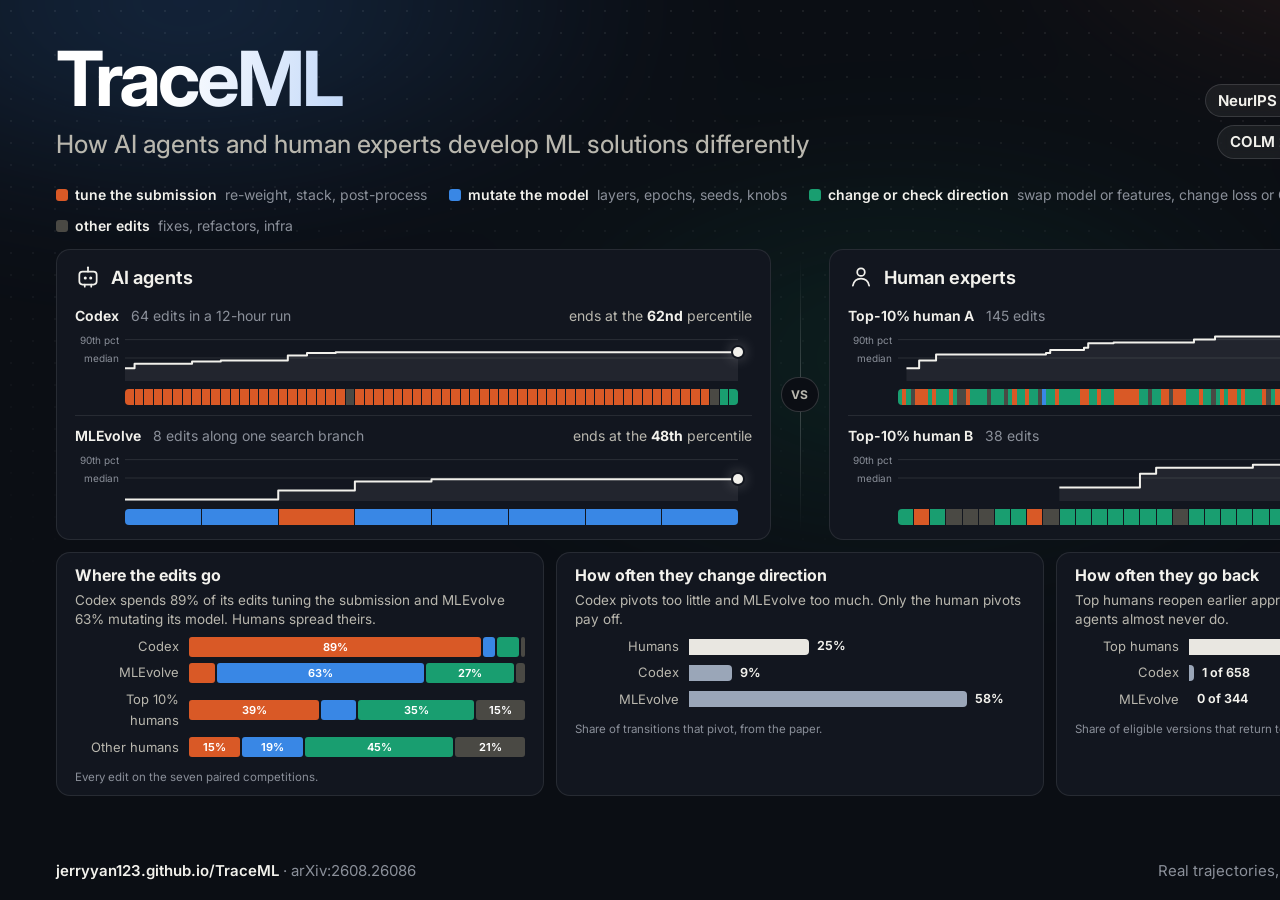
==== docs/card.html @ 29245629 "Add the agents-vs-humans hero figure and a share card The top of the page now shows real trajectorie" ====
<!doctype html>
<html lang="en">
<head>
<meta charset="utf-8">
<meta name="viewport" content="width=1600">
<title>TraceML share card</title>
<meta name="robots" content="noindex">
<link href="https://fonts.googleapis.com/css2?family=Inter:wght@400..700&display=swap" rel="stylesheet">
<link rel="stylesheet" href="style.css">
<style>
  /* 1600x900 image for social posts: render with a 1600x900 window and screenshot. */
  body { margin: 0; background: #0b0e14; overflow: hidden; }
  .card { width: 1600px; height: 900px; box-sizing: border-box; padding: 40px 56px 0; border: 0; }
  .card-top { position: relative; display: flex; align-items: flex-end; justify-content: space-between; gap: 32px; }
  .card h1 { font-size: 76px; margin: 0; }
  .card .tagline { margin: 6px 0 0; font-size: 25px; color: var(--h-ink2); font-weight: 450; }
  .card .badges { flex-direction: column; align-items: flex-end; margin: 0 0 6px; }
  .card .badge { font-size: 15px; }
  .card .versus-body { position: relative; margin-top: 18px; }
  .card .vs-legend { margin: 0 0 12px; font-size: 14px; }
  .card .vs-side { padding: 12px 18px 4px; }
  .card .trace { padding: 8px 0 10px; }
  .card .trace-plot { height: 46px; }
  .card .ribbon { height: 16px; }
  .card .diff-grid { margin-top: 12px; gap: 12px; }
  .card .diff-card { padding: 12px 18px 8px; }
  .card .diff-take { margin-bottom: 6px; }
  .card .stack-row, .card .sbar-row { margin: 5px 0; }
  .card-foot { position: absolute; left: 56px; right: 56px; bottom: 16px; display: flex; justify-content: space-between;
    font-size: 15px; color: var(--h-muted); }
  .card-foot b { color: var(--h-ink); font-weight: 600; }
</style>
</head>
<body>
<div class="hero-band card">
  <div class="hero-glow" aria-hidden="true" style="animation: none"></div>
  <div class="card-top">
    <div>
      <h1>TraceML</h1>
      <p class="tagline">How AI agents and human experts develop ML solutions differently</p>
    </div>
    <div class="badges">
      <span class="badge"><b>NeurIPS 2026</b>Evaluations &amp; Datasets Track</span>
      <span class="badge"><b>COLM 2026</b>Workshop on Agent Behavior</span>
    </div>
  </div>
  <div class="versus-body static" data-traces="data/traces.json"></div>
  <div class="card-foot"><span><b>jerryyan123.github.io/TraceML</b> &middot; arXiv:2608.26086</span><span>Real trajectories, Kaggle Automated Essay Scoring 2.0</span></div>
</div>
<script src="traces.js"></script>
</body>
</html>
---- docs/style.css ----
:root {
  color-scheme: light;
  --bg: #fcfcfb;
  --surface: #ffffff;
  --surface-2: #f4f3ef;
  --ink: #111110;
  --ink-2: #4a4944;
  --muted: #7d7b74;
  --rule: #e3e1da;
  --accent: #2a64c8;
  --accent-ink: #1d4f9f;
  --accent-soft: #e8f0fc;
  --bar: #2a78d6;
  --bar-ref: #9d9b93;
  --code-bg: #f4f3ef;
  --figure-bg: #ffffff;
  --shadow: 0 1px 2px rgba(17, 17, 16, 0.06), 0 0 0 1px rgba(17, 17, 16, 0.06);
  --gutter: clamp(16px, 4vw, 72px);
  --fig-max: 1100px;
  --font: "Inter", system-ui, -apple-system, "Segoe UI", Roboto, Helvetica, Arial, sans-serif;
  --mono: ui-monospace, "SF Mono", Menlo, Consolas, monospace;
}

@media (prefers-color-scheme: dark) {
  :root:not([data-theme="light"]) {
    color-scheme: dark;
    --bg: #141413;
    --surface: #1c1c1a;
    --surface-2: #232321;
    --ink: #f2f1ec;
    --ink-2: #c3c2b7;
    --muted: #8f8d85;
    --rule: #2e2e2b;
    --accent: #6ea4f0;
    --accent-ink: #9cc0f5;
    --accent-soft: #1d2a3d;
    --bar: #3987e5;
    --bar-ref: #6f6d66;
    --code-bg: #1f1f1d;
    --figure-bg: #ffffff;
    --shadow: 0 0 0 1px rgba(255, 255, 255, 0.08);
  }
}

:root[data-theme="dark"] {
  color-scheme: dark;
  --bg: #141413;
  --surface: #1c1c1a;
  --surface-2: #232321;
  --ink: #f2f1ec;
  --ink-2: #c3c2b7;
  --muted: #8f8d85;
  --rule: #2e2e2b;
  --accent: #6ea4f0;
  --accent-ink: #9cc0f5;
  --accent-soft: #1d2a3d;
  --bar: #3987e5;
  --bar-ref: #6f6d66;
  --code-bg: #1f1f1d;
  --figure-bg: #ffffff;
  --shadow: 0 0 0 1px rgba(255, 255, 255, 0.08);
}

* { box-sizing: border-box; }

html { -webkit-text-size-adjust: 100%; scroll-behavior: smooth; }

body {
  margin: 0;
  background: var(--bg);
  color: var(--ink);
  font-family: var(--font);
  font-size: clamp(16px, calc(13.5px + 0.3vw), 20px);
  line-height: 1.65;
  overflow-x: hidden;
}

a { color: var(--accent-ink); text-underline-offset: 2px; }
a:hover { color: var(--accent); }

/* Fluid layout: content spans the window minus a margin that grows with it. */
.wrap, .wrap-wide { margin: 0; padding: 0 var(--gutter); }

/* ---- top bar ---- */
.topbar {
  position: sticky; top: 0; z-index: 10;
  background: color-mix(in srgb, var(--bg) 88%, transparent);
  backdrop-filter: blur(8px);
  border-bottom: 1px solid var(--rule);
}
.topbar .wrap-wide { display: flex; align-items: center; justify-content: space-between; gap: 12px; height: 52px; }
.brand { font-weight: 700; letter-spacing: -0.01em; color: var(--ink); text-decoration: none; }
.topbar nav { display: flex; gap: 18px; font-size: 15px; }
.topbar nav a { color: var(--ink-2); text-decoration: none; }
.topbar nav a:hover { color: var(--ink); }

/* ---- header ---- */
header.hero { padding: 56px 0 8px; }
.kicker { font-size: 14px; font-weight: 600; letter-spacing: 0.04em; text-transform: uppercase; color: var(--muted); margin: 0 0 12px; }
h1 { font-size: clamp(30px, 5vw, 44px); line-height: 1.12; letter-spacing: -0.02em; margin: 0 0 10px; }
.subtitle { font-size: clamp(19px, 2.6vw, 23px); line-height: 1.35; color: var(--ink-2); margin: 0 0 22px; font-weight: 450; }
.authors { margin: 0; font-size: 16px; }
.affil { margin: 2px 0 0; font-size: 15px; color: var(--muted); }
.venue { margin: 10px 0 0; font-size: 15px; color: var(--ink-2); }

.buttons { display: flex; flex-wrap: wrap; gap: 10px; margin: 24px 0 8px; }
.btn {
  display: inline-flex; align-items: center; gap: 8px;
  padding: 8px 14px; border-radius: 8px;
  font-size: 15px; font-weight: 550; text-decoration: none;
  color: var(--ink); background: var(--surface); box-shadow: var(--shadow);
}
.btn:hover { color: var(--ink); background: var(--surface-2); }
.btn svg { width: 16px; height: 16px; flex: none; }
.btn.primary { background: var(--ink); color: var(--bg); box-shadow: none; }
.btn.primary:hover { background: var(--ink-2); color: var(--bg); }

/* ---- text ---- */
section { padding: 8px 0; }
h2 { font-size: clamp(24px, calc(18px + 0.6vw), 32px); letter-spacing: -0.015em; line-height: 1.25; margin: 56px 0 12px; }
h3 { font-size: clamp(18px, calc(15px + 0.3vw), 22px); line-height: 1.35; margin: 36px 0 8px; }
p { margin: 0 0 16px; }
.lede { font-size: 18px; color: var(--ink); }
.muted { color: var(--muted); }
strong { font-weight: 650; }

.tldr {
  margin: 28px 0 8px; padding: 18px 20px;
  background: var(--accent-soft); border-radius: 10px;
}
.tldr h2 { margin: 0 0 8px; font-size: 14px; font-weight: 700; letter-spacing: 0.04em; text-transform: uppercase; color: var(--accent-ink); }
.tldr ul { margin: 0; padding-left: 20px; }
.tldr li { margin: 6px 0; }

/* ---- summary + contents ---- */
.intro-grid { display: grid; grid-template-columns: 1fr; gap: 16px; margin: 28px 0 8px; }
@media (min-width: 1100px) {
  .intro-grid { grid-template-columns: minmax(0, 2fr) minmax(300px, 1fr); align-items: start; }
}
.intro-grid .tldr { margin: 0; }
.toc { background: var(--surface); box-shadow: var(--shadow); border-radius: 10px; padding: 18px 20px; }
.toc h2 { margin: 0 0 8px; font-size: 14px; font-weight: 700; letter-spacing: 0.04em; text-transform: uppercase; color: var(--muted); }
.toc ol { counter-reset: toc; list-style: none; margin: 0; padding: 0; }
.toc li { counter-increment: toc; margin: 5px 0; line-height: 1.4; }
.toc li > a::before { content: counters(toc, ".") "  "; color: var(--muted); font-variant-numeric: tabular-nums; white-space: pre; }
.toc ol ol { margin: 4px 0 6px; padding-left: 1.4em; font-size: 0.92em; }
.toc a { color: var(--ink); text-decoration: none; }
.toc a:hover { color: var(--accent-ink); text-decoration: underline; }
/* land anchor jumps below the sticky top bar */
[id] { scroll-margin-top: 72px; }

/* ---- figures ---- */
figure { margin: 28px 0; }
/* Figures shrink with the window and stop growing at a fixed size (--fig-max), centered. */
figure.wide { margin: 32px 0; padding: 0 var(--gutter); }
figure.wide > .frame, figure.wide > figcaption { width: min(100%, var(--fig-max)); margin-left: auto; margin-right: auto; }
figure.demo { max-width: 900px; margin: 24px auto; }
figure .frame {
  background: var(--figure-bg); border-radius: 10px; padding: 14px;
  box-shadow: var(--shadow);
}
figure img { display: block; width: 100%; height: auto; }
figcaption { margin-top: 10px; font-size: clamp(14px, calc(12px + 0.2vw), 16.5px); line-height: 1.55; color: var(--ink-2); }
figcaption b { color: var(--ink); }

/* ---- stat tiles ---- */
.stats { display: grid; grid-template-columns: repeat(auto-fit, minmax(128px, 1fr)); gap: 10px; margin: 20px 0 8px; }
.stat { background: var(--surface); box-shadow: var(--shadow); border-radius: 10px; padding: 14px 14px 12px; }
.stat .v { font-size: 26px; font-weight: 650; letter-spacing: -0.02em; line-height: 1.1; }
.stat .l { font-size: 13.5px; color: var(--ink-2); line-height: 1.35; margin-top: 4px; }

/* ---- finding blocks ---- */
.finding { border-top: 1px solid var(--rule); padding-top: 4px; }
.finding .num { font-size: 13px; font-weight: 700; color: var(--muted); letter-spacing: 0.05em; margin-top: 30px; display: block; }
.finding h3 { margin-top: 4px; }

/* ---- inline chart ---- */
.chart { background: var(--surface); box-shadow: var(--shadow); border-radius: 10px; padding: 16px 18px 10px; margin: 20px auto; position: relative; max-width: var(--fig-max); }
.chart-title { font-size: 15px; font-weight: 600; margin: 0; }
.chart-sub { font-size: 13.5px; color: var(--muted); margin: 2px 0 10px; }
.bars { --label-w: 84px; position: relative; padding: 4px 0 6px; }
.bars .row { display: grid; grid-template-columns: var(--label-w) 1fr; align-items: center; gap: 10px; padding: 6px 0; outline-offset: 2px; }
.bars .name { font-size: 14px; color: var(--ink-2); text-align: right; }
.bars .track { display: flex; align-items: center; gap: 8px; min-width: 0; }
.bars .fill { display: block; height: 22px; background: var(--bar); border-radius: 0 4px 4px 0; flex: none; }
.bars .fill.ref { background: var(--bar-ref); }
.bars .v { font-size: 14px; font-weight: 650; color: var(--ink); font-variant-numeric: tabular-nums; }
.bars .row:hover .fill, .bars .row:focus .fill { filter: brightness(1.08); }
.bars-ref { position: absolute; top: 0; bottom: 0; width: 1px; background: var(--rule); pointer-events: none; }
.tooltip {
  position: absolute; pointer-events: none; opacity: 0; transition: opacity .12s;
  background: var(--ink); color: var(--bg); font-size: 13px; line-height: 1.4;
  padding: 6px 9px; border-radius: 6px; max-width: 260px; z-index: 5;
}

.tiles { display: grid; grid-template-columns: repeat(auto-fit, minmax(160px, 1fr)); gap: 10px; margin: 18px 0 20px; }
.tile { background: var(--surface); box-shadow: var(--shadow); border-radius: 10px; padding: 14px; }
.tile .v { font-size: 28px; font-weight: 650; letter-spacing: -0.02em; line-height: 1.1; }
.tile .who { font-size: 13px; font-weight: 650; color: var(--muted); text-transform: uppercase; letter-spacing: .04em; margin-bottom: 6px; }
.tile .l { font-size: 14px; color: var(--ink-2); margin-top: 4px; line-height: 1.4; }

/* ---- code ---- */
pre, code { font-family: var(--mono); font-size: 14px; }
code { background: var(--code-bg); padding: 1px 5px; border-radius: 4px; }
pre {
  background: var(--code-bg); border-radius: 10px; padding: 14px 16px; margin: 14px 0 20px;
  overflow-x: auto; line-height: 1.55; position: relative;
}
pre code { background: none; padding: 0; }
.copy {
  position: absolute; top: 8px; right: 8px; font: 600 12px var(--font);
  background: var(--surface); color: var(--ink-2); border: 0; box-shadow: var(--shadow);
  border-radius: 6px; padding: 4px 8px; cursor: pointer;
}
.copy:hover { color: var(--ink); }
.c { color: var(--muted); }

/* ---- table ---- */
.table-wrap { overflow-x: auto; margin: 12px 0 20px; }
table { border-collapse: collapse; width: 100%; font-size: 14.5px; }
th, td { text-align: left; padding: 7px 10px; border-bottom: 1px solid var(--rule); vertical-align: top; }
th { font-weight: 650; color: var(--ink-2); }
td.num, th.num { text-align: right; font-variant-numeric: tabular-nums; }

.note { font-size: 14.5px; color: var(--ink-2); border-left: 3px solid var(--rule); padding: 2px 0 2px 12px; margin: 16px 0; }

footer { margin: 64px 0 0; padding: 24px 0 40px; border-top: 1px solid var(--rule); font-size: 14px; color: var(--muted); }
footer p { margin: 0 0 6px; }

@media (max-width: 600px) {
  body { font-size: 16px; }
  .topbar nav { gap: 12px; font-size: 14px; }
  .topbar nav a.hide-sm { display: none; }
  header.hero { padding-top: 36px; }
  h2 { margin-top: 44px; }
  figure .frame { padding: 8px; }
}

/* ======================================================================
   Hero band (always dark) and the agents-vs-humans figure
   ====================================================================== */
.hero-band {
  --h-bg: #0b0e14; --h-card: #12161f; --h-ink: #f2f1ec; --h-ink2: #b9b7ae; --h-muted: #8a8f99;
  --h-rule: rgba(255, 255, 255, 0.09);
  /* categorical slots 1-3 (dark steps), validated all-pairs against a dark surface */
  --c-sub: #d95926; --c-mod: #3987e5; --c-dir: #199e70; --c-oth: #4a4944;
  position: relative; overflow: hidden; background: var(--h-bg); color: var(--h-ink);
  padding: 56px 0 52px; border-bottom: 1px solid var(--h-rule);
}
.hero-band::before {
  content: ""; position: absolute; inset: 0; pointer-events: none;
  background-image: radial-gradient(rgba(255, 255, 255, 0.07) 1px, transparent 1.3px);
  background-size: 22px 22px;
  -webkit-mask-image: linear-gradient(to bottom, #000 0%, transparent 70%);
  mask-image: linear-gradient(to bottom, #000 0%, transparent 70%);
}
.hero-glow {
  position: absolute; left: -10%; right: -10%; top: -35%; height: 110%; pointer-events: none;
  filter: blur(70px); opacity: 0.6;
  background:
    radial-gradient(38% 34% at 18% 32%, rgba(57, 135, 229, 0.38), transparent 70%),
    radial-gradient(32% 30% at 82% 22%, rgba(217, 89, 38, 0.30), transparent 70%),
    radial-gradient(34% 34% at 55% 68%, rgba(25, 158, 112, 0.24), transparent 70%);
  animation: glow-drift 18s ease-in-out infinite alternate;
}
@keyframes glow-drift { to { transform: translate3d(3%, 5%, 0) scale(1.06); } }
.hero-inner { position: relative; }
.badges { display: flex; flex-wrap: wrap; gap: 8px; margin-bottom: 18px; }
.badge {
  font-size: 13px; line-height: 1.3; padding: 6px 12px; border-radius: 999px; color: var(--h-ink2);
  background: rgba(255, 255, 255, 0.06); border: 1px solid rgba(255, 255, 255, 0.13);
  -webkit-backdrop-filter: blur(6px); backdrop-filter: blur(6px);
}
.badge b { color: var(--h-ink); font-weight: 650; margin-right: 7px; }
.hero-band h1 {
  font-size: clamp(46px, 8vw, 96px); line-height: 1.02; letter-spacing: -0.04em; margin: 0 0 10px;
  background: linear-gradient(100deg, #ffffff 15%, #9cc0f5 55%, #7fe0bf 95%);
  -webkit-background-clip: text; background-clip: text; color: transparent;
}
.hero-band .subtitle { color: var(--h-ink2); max-width: 980px; }
.hero-band .authors { color: var(--h-ink); }
.hero-band .affil { color: var(--h-muted); }
.hero-band .btn { background: rgba(255, 255, 255, 0.06); color: var(--h-ink); box-shadow: 0 0 0 1px rgba(255, 255, 255, 0.13); }
.hero-band .btn:hover { background: rgba(255, 255, 255, 0.13); color: #fff; }
.hero-band .btn.primary { background: #f2f1ec; color: #0b0e14; box-shadow: 0 0 28px rgba(156, 192, 245, 0.35); }
.hero-band .btn.primary:hover { background: #ffffff; color: #0b0e14; }

.versus { margin-top: 46px; }
.versus-title { font-size: clamp(22px, calc(16px + 0.8vw), 30px); color: var(--h-ink); margin: 0 0 6px; }
.versus-sub { color: var(--h-ink2); max-width: 1000px; margin: 0 0 14px; font-size: 0.95em; }
.vs-legend { display: flex; flex-wrap: wrap; gap: 8px 22px; margin: 2px 0 18px; font-size: 13.5px; color: var(--h-muted); }
.vs-legend b { color: var(--h-ink); font-weight: 600; margin-right: 4px; }
.sw { display: inline-block; width: 12px; height: 12px; border-radius: 3px; margin-right: 7px; vertical-align: -1px; }
.c-submission { background: var(--c-sub); }
.c-model { background: var(--c-mod); }
.c-direction { background: var(--c-dir); }
.c-other { background: var(--c-oth); }

.vs-grid { display: grid; grid-template-columns: minmax(0, 1fr) 58px minmax(0, 1fr); }
.vs-divider { position: relative; display: flex; align-items: center; justify-content: center; }
.vs-divider::before {
  content: ""; position: absolute; top: 10px; bottom: 10px; left: 50%; width: 1px;
  background: linear-gradient(transparent, rgba(255, 255, 255, 0.22), transparent);
}
.vs-divider span {
  position: relative; font-size: 12px; font-weight: 700; letter-spacing: 0.08em; text-transform: uppercase;
  color: var(--h-ink2); background: var(--h-bg); padding: 7px 9px; border-radius: 999px;
  border: 1px solid rgba(255, 255, 255, 0.16);
}
@media (max-width: 900px) {
  .vs-grid { grid-template-columns: minmax(0, 1fr); }
  .vs-divider { height: 46px; }
  .vs-divider::before { top: 50%; bottom: auto; left: 8px; right: 8px; width: auto; height: 1px;
    background: linear-gradient(90deg, transparent, rgba(255, 255, 255, 0.22), transparent); }
}
.vs-side { background: var(--h-card); border: 1px solid var(--h-rule); border-radius: 14px; padding: 16px 20px 8px; }
.vs-side-head { display: flex; align-items: center; gap: 10px; font-weight: 650; font-size: 1.05em; margin-bottom: 4px; }
.vs-icon svg { display: block; width: 26px; height: 26px; fill: none; stroke: var(--h-ink); stroke-width: 1.6; stroke-linecap: round; stroke-linejoin: round; }
.vs-icon .f { fill: var(--h-ink); stroke: none; }

.trace { padding: 12px 0 14px; border-top: 1px solid var(--h-rule); }
.vs-side-head + .trace { border-top: 0; }
.trace-head { display: flex; flex-wrap: wrap; align-items: baseline; gap: 2px 12px; font-size: 14px; margin-bottom: 8px; }
.trace-name { font-weight: 650; color: var(--h-ink); }
.trace-meta { color: var(--h-muted); }
.trace-final { margin-left: auto; color: var(--h-ink2); }
.trace-final b { color: var(--h-ink); }
.trace-plot { position: relative; height: 62px; margin: 0 14px 8px 50px; }
.trace-plot svg { position: absolute; inset: 0; width: 100%; height: 100%; overflow: visible; }
.trace-plot .ref { stroke: rgba(255, 255, 255, 0.10); stroke-width: 1; vector-effect: non-scaling-stroke; }
.trace-plot .area { fill: rgba(242, 241, 236, 0.07); }
.trace-plot .line { fill: none; stroke: var(--h-ink); stroke-width: 2; vector-effect: non-scaling-stroke; stroke-linejoin: round; }
.ref-label { position: absolute; left: -50px; width: 44px; text-align: right; transform: translateY(-50%); font-size: 10px; line-height: 1; color: var(--h-muted); pointer-events: none; }
.end-dot {
  position: absolute; right: -5px; width: 10px; height: 10px; margin-top: -5px; border-radius: 50%;
  background: var(--h-ink); box-shadow: 0 0 0 2px var(--h-card), 0 0 14px rgba(255, 255, 255, 0.5);
  opacity: 0; transition: opacity 0.4s 1.5s;
}
.curtain {
  position: absolute; top: -10px; bottom: -10px; left: 0; right: -16px; background: var(--h-card);
  transform-origin: right center;
}
.played .end-dot { opacity: 1; }
.played .curtain { transform: scaleX(0); transition: transform 1.6s cubic-bezier(0.3, 0.7, 0.25, 1); }

.ribbon { display: flex; gap: 1px; height: 20px; border-radius: 4px; overflow: hidden; margin: 0 14px 0 50px; }
.ribbon.dense { gap: 0; }
.cell { flex: 1 1 0; min-width: 0; opacity: 0.1; transform: scaleY(0.35); }
.played .cell { animation: cell-in 0.45s cubic-bezier(0.2, 0.8, 0.2, 1) forwards; animation-delay: calc(var(--d) * 1ms); }
@keyframes cell-in { to { opacity: 1; transform: none; } }
.cell:hover, .cell:focus { filter: brightness(1.4); outline: none; }

.diff-grid { display: grid; grid-template-columns: repeat(auto-fit, minmax(290px, 1fr)); gap: 14px; margin-top: 16px; }
.diff-card { background: var(--h-card); border: 1px solid var(--h-rule); border-radius: 14px; padding: 16px 20px 12px; }
.diff-title { margin: 0 0 4px; font-size: 16px; color: var(--h-ink); }
.diff-take { margin: 0 0 12px; font-size: 13.5px; line-height: 1.45; color: var(--h-ink2); }
.diff-src { margin: 10px 0 0; font-size: 11.5px; color: var(--h-muted); }
.stack-row, .sbar-row { display: grid; grid-template-columns: 104px minmax(0, 1fr); align-items: center; gap: 10px; margin: 8px 0; font-size: 13px; }
.stack-name, .sbar-name { color: var(--h-ink2); text-align: right; }
.stack-bar { display: flex; gap: 2px; height: 20px; transform-origin: left center; transform: scaleX(0); }
.seg { display: flex; align-items: center; justify-content: center; min-width: 0; overflow: hidden; white-space: nowrap;
  font-size: 11px; font-weight: 650; color: #fff; border-radius: 3px; }
.seg:hover, .seg:focus { filter: brightness(1.3); outline: none; }
.sbar-track { display: flex; align-items: center; gap: 8px; min-width: 0; }
.sbar-fill { height: 16px; background: #9aa6b8; border-radius: 0 4px 4px 0; transform-origin: left center; transform: scaleX(0); flex: none; }
.sbar-fill.ref { background: #e9e7e1; }
.sbar-val { font-size: 12.5px; font-weight: 650; color: var(--h-ink); white-space: nowrap; }
.sbar-row:focus { outline: 1px solid rgba(255, 255, 255, 0.3); outline-offset: 3px; border-radius: 4px; }
.played .stack-bar, .played .sbar-fill { transform: none; transition: transform 0.9s calc(var(--r) * 120ms) cubic-bezier(0.2, 0.8, 0.2, 1); }

.static .cell, .static .stack-bar, .static .sbar-fill { opacity: 1; transform: none; animation: none; transition: none; }
.static .curtain { display: none; }
.static .end-dot { opacity: 1; transition: none; }
.vs-error { color: var(--h-muted); }
.vs-tip {
  position: fixed; z-index: 50; pointer-events: none; opacity: 0; transition: opacity 0.12s;
  background: #f2f1ec; color: #0b0e14; font-size: 12.5px; line-height: 1.4; padding: 6px 9px; border-radius: 6px;
  box-shadow: 0 6px 24px rgba(0, 0, 0, 0.35);
}

/* scroll reveal and count-up (only when JS runs) */
.js .reveal { opacity: 0; transform: translateY(18px); transition: opacity 0.7s ease, transform 0.7s ease; }
.js .reveal.in { opacity: 1; transform: none; }
@media (prefers-reduced-motion: reduce) {
  .hero-glow { animation: none; }
  .js .reveal { opacity: 1; transform: none; transition: none; }
  .cell, .stack-bar, .sbar-fill { opacity: 1; transform: none; animation: none; transition: none; }
  .curtain { display: none; }
  .end-dot { opacity: 1; transition: none; }
}
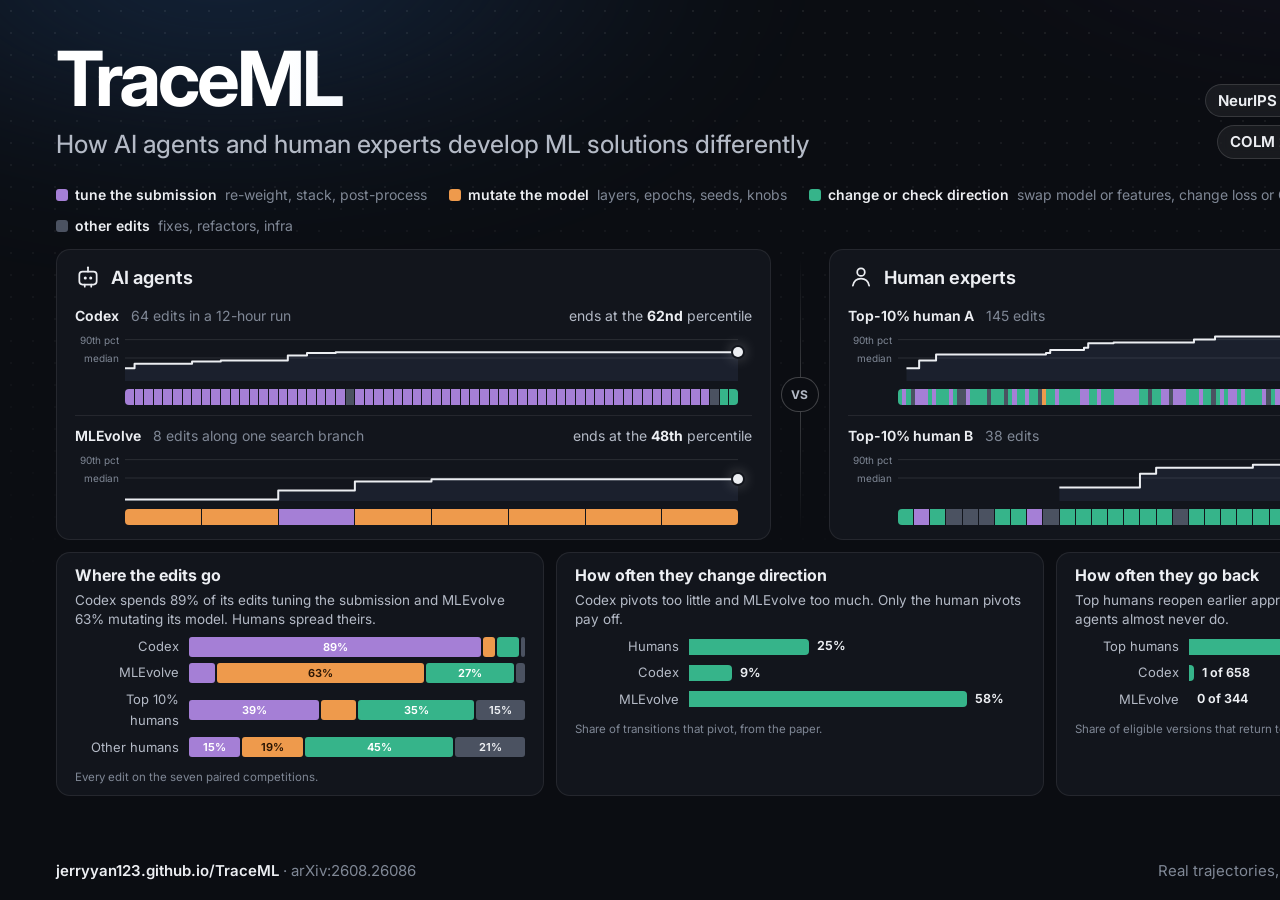
==== commit 510211f3: "Match the hero colours to the paper and add a light/dark toggle The action clusters now use the pape" ====
--- a/docs/card.html
+++ b/docs/card.html
@@ -1,5 +1,5 @@
 <!doctype html>
-<html lang="en">
+<html lang="en" data-theme="dark">
 <head>
 <meta charset="utf-8">
 <meta name="viewport" content="width=1600">
--- a/docs/style.css
+++ b/docs/style.css
@@ -1,20 +1,32 @@
 :root {
   color-scheme: light;
-  --bg: #fcfcfb;
+  --bg: #fbfbfc;
   --surface: #ffffff;
-  --surface-2: #f4f3ef;
-  --ink: #111110;
-  --ink-2: #4a4944;
-  --muted: #7d7b74;
-  --rule: #e3e1da;
+  --surface-2: #f2f4f7;
+  --ink: #0f1218;
+  --ink-2: #444a56;
+  --muted: #727987;
+  --rule: #e1e4ea;
   --accent: #2a64c8;
   --accent-ink: #1d4f9f;
-  --accent-soft: #e8f0fc;
+  --accent-soft: #eef3fb;
   --bar: #2a78d6;
-  --bar-ref: #9d9b93;
-  --code-bg: #f4f3ef;
+  --bar-ref: #9aa1ad;
+  --code-bg: #f2f4f7;
   --figure-bg: #ffffff;
-  --shadow: 0 1px 2px rgba(17, 17, 16, 0.06), 0 0 0 1px rgba(17, 17, 16, 0.06);
+  --fig-filter: none;
+  --shadow: 0 1px 2px rgba(15, 18, 24, 0.06), 0 0 0 1px rgba(15, 18, 24, 0.07);
+  /* hero band and the agents-vs-humans figure */
+  --h-bg: #f3f5f8; --h-card: #ffffff; --h-ink: #0f1218; --h-ink2: #444a56; --h-muted: #727987;
+  --h-rule: rgba(15, 18, 24, 0.09); --h-edge: var(--rule); --h-dots: rgba(15, 18, 24, 0.08);
+  --h-glow1: rgba(42, 100, 200, 0.18); --h-glow2: rgba(120, 90, 200, 0.10);
+  --h-title: linear-gradient(100deg, #0f1218 35%, #2a64c8 100%);
+  --h-btn: #ffffff; --h-btn-hover: #eef1f5; --h-ring: rgba(15, 18, 24, 0.12);
+  --h-primary: #0f1218; --h-primary-ink: #ffffff; --h-primary-glow: 0 6px 20px rgba(15, 18, 24, 0.18);
+  --h-line: #0f1218; --h-area: rgba(42, 100, 200, 0.08); --h-ref: rgba(15, 18, 24, 0.10); --h-halo: rgba(15, 18, 24, 0.2);
+  --h-divider: rgba(15, 18, 24, 0.16); --h-tip: #0f1218; --h-tip-ink: #ffffff;
+  /* action clusters, in the paper's Figure 1 colours: ensemble purple, model orange, data green */
+  --c-sub: #8856a7; --c-mod: #e6842e; --c-dir: #2f9e77; --c-oth: #c3c8d1; --c-mod-ink: #2b1604;
   --gutter: clamp(16px, 4vw, 72px);
   --fig-max: 1100px;
   --font: "Inter", system-ui, -apple-system, "Segoe UI", Roboto, Helvetica, Arial, sans-serif;
@@ -24,41 +36,61 @@
 @media (prefers-color-scheme: dark) {
   :root:not([data-theme="light"]) {
     color-scheme: dark;
-    --bg: #141413;
-    --surface: #1c1c1a;
-    --surface-2: #232321;
-    --ink: #f2f1ec;
-    --ink-2: #c3c2b7;
-    --muted: #8f8d85;
-    --rule: #2e2e2b;
-    --accent: #6ea4f0;
-    --accent-ink: #9cc0f5;
-    --accent-soft: #1d2a3d;
+    --bg: #0b0d12;
+    --surface: #12151c;
+    --surface-2: #191d26;
+    --ink: #eceef2;
+    --ink-2: #b4bac6;
+    --muted: #7f8795;
+    --rule: #232833;
+    --accent: #7aa7f0;
+    --accent-ink: #9dbff5;
+    --accent-soft: #111826;
     --bar: #3987e5;
-    --bar-ref: #6f6d66;
-    --code-bg: #1f1f1d;
+    --bar-ref: #5d6573;
+    --code-bg: #12151c;
     --figure-bg: #ffffff;
-    --shadow: 0 0 0 1px rgba(255, 255, 255, 0.08);
+    --fig-filter: brightness(0.9);
+    --shadow: 0 0 0 1px rgba(255, 255, 255, 0.07);
+    --h-bg: #0b0d12; --h-card: #12151c; --h-ink: #eceef2; --h-ink2: #b4bac6; --h-muted: #7f8795;
+    --h-rule: rgba(255, 255, 255, 0.08); --h-edge: transparent; --h-dots: rgba(255, 255, 255, 0.07);
+    --h-glow1: rgba(57, 135, 229, 0.42); --h-glow2: rgba(120, 90, 220, 0.22);
+    --h-title: linear-gradient(100deg, #ffffff 30%, #bcd3f8 100%);
+    --h-btn: rgba(255, 255, 255, 0.06); --h-btn-hover: rgba(255, 255, 255, 0.13); --h-ring: rgba(255, 255, 255, 0.13);
+    --h-primary: #eceef2; --h-primary-ink: #0b0d12; --h-primary-glow: 0 0 28px rgba(122, 167, 240, 0.3);
+    --h-line: #eceef2; --h-area: rgba(122, 167, 240, 0.08); --h-ref: rgba(255, 255, 255, 0.10); --h-halo: rgba(255, 255, 255, 0.5);
+    --h-divider: rgba(255, 255, 255, 0.22); --h-tip: #eceef2; --h-tip-ink: #0b0d12;
+    --c-sub: #a57fd6; --c-mod: #ee9a4c; --c-dir: #36b48a; --c-oth: #4b5261; --c-mod-ink: #2b1604;
   }
 }
 
 :root[data-theme="dark"] {
   color-scheme: dark;
-  --bg: #141413;
-  --surface: #1c1c1a;
-  --surface-2: #232321;
-  --ink: #f2f1ec;
-  --ink-2: #c3c2b7;
-  --muted: #8f8d85;
-  --rule: #2e2e2b;
-  --accent: #6ea4f0;
-  --accent-ink: #9cc0f5;
-  --accent-soft: #1d2a3d;
+  --bg: #0b0d12;
+  --surface: #12151c;
+  --surface-2: #191d26;
+  --ink: #eceef2;
+  --ink-2: #b4bac6;
+  --muted: #7f8795;
+  --rule: #232833;
+  --accent: #7aa7f0;
+  --accent-ink: #9dbff5;
+  --accent-soft: #111826;
   --bar: #3987e5;
-  --bar-ref: #6f6d66;
-  --code-bg: #1f1f1d;
+  --bar-ref: #5d6573;
+  --code-bg: #12151c;
   --figure-bg: #ffffff;
-  --shadow: 0 0 0 1px rgba(255, 255, 255, 0.08);
+  --fig-filter: brightness(0.9);
+  --shadow: 0 0 0 1px rgba(255, 255, 255, 0.07);
+  --h-bg: #0b0d12; --h-card: #12151c; --h-ink: #eceef2; --h-ink2: #b4bac6; --h-muted: #7f8795;
+  --h-rule: rgba(255, 255, 255, 0.08); --h-edge: transparent; --h-dots: rgba(255, 255, 255, 0.07);
+  --h-glow1: rgba(57, 135, 229, 0.42); --h-glow2: rgba(120, 90, 220, 0.22);
+  --h-title: linear-gradient(100deg, #ffffff 30%, #bcd3f8 100%);
+  --h-btn: rgba(255, 255, 255, 0.06); --h-btn-hover: rgba(255, 255, 255, 0.13); --h-ring: rgba(255, 255, 255, 0.13);
+  --h-primary: #eceef2; --h-primary-ink: #0b0d12; --h-primary-glow: 0 0 28px rgba(122, 167, 240, 0.3);
+  --h-line: #eceef2; --h-area: rgba(122, 167, 240, 0.08); --h-ref: rgba(255, 255, 255, 0.10); --h-halo: rgba(255, 255, 255, 0.5);
+  --h-divider: rgba(255, 255, 255, 0.22); --h-tip: #eceef2; --h-tip-ink: #0b0d12;
+  --c-sub: #a57fd6; --c-mod: #ee9a4c; --c-dir: #36b48a; --c-oth: #4b5261; --c-mod-ink: #2b1604;
 }
 
 * { box-sizing: border-box; }
@@ -84,15 +116,24 @@
 /* ---- top bar ---- */
 .topbar {
   position: sticky; top: 0; z-index: 10;
-  background: color-mix(in srgb, var(--bg) 88%, transparent);
-  backdrop-filter: blur(8px);
-  border-bottom: 1px solid var(--rule);
+  background: color-mix(in srgb, var(--h-bg) 90%, transparent);
+  -webkit-backdrop-filter: blur(10px); backdrop-filter: blur(10px);
+  border-bottom: 1px solid var(--h-rule);
 }
 .topbar .wrap-wide { display: flex; align-items: center; justify-content: space-between; gap: 12px; height: 52px; }
 .brand { font-weight: 700; letter-spacing: -0.01em; color: var(--ink); text-decoration: none; }
 .topbar nav { display: flex; gap: 18px; font-size: 15px; }
 .topbar nav a { color: var(--ink-2); text-decoration: none; }
 .topbar nav a:hover { color: var(--ink); }
+.topbar-right { display: flex; align-items: center; gap: 18px; }
+.theme-toggle {
+  display: none; align-items: center; justify-content: center; width: 32px; height: 32px; padding: 0;
+  border: 0; border-radius: 8px; background: transparent; color: var(--ink-2); cursor: pointer;
+}
+.js .theme-toggle { display: inline-flex; }
+.theme-toggle:hover { color: var(--ink); background: var(--surface-2); }
+.theme-toggle:focus-visible { outline: 2px solid var(--accent); outline-offset: 2px; }
+.theme-toggle svg { width: 18px; height: 18px; }
 
 /* ---- header ---- */
 header.hero { padding: 56px 0 8px; }
@@ -125,8 +166,8 @@
 strong { font-weight: 650; }
 
 .tldr {
-  margin: 28px 0 8px; padding: 18px 20px;
-  background: var(--accent-soft); border-radius: 10px;
+  margin: 28px 0 8px; padding: 18px 20px 18px 22px;
+  background: var(--accent-soft); border-radius: 10px; box-shadow: inset 3px 0 0 var(--accent);
 }
 .tldr h2 { margin: 0 0 8px; font-size: 14px; font-weight: 700; letter-spacing: 0.04em; text-transform: uppercase; color: var(--accent-ink); }
 .tldr ul { margin: 0; padding-left: 20px; }
@@ -157,7 +198,7 @@
 figure.demo { max-width: 900px; margin: 24px auto; }
 figure .frame {
   background: var(--figure-bg); border-radius: 10px; padding: 14px;
-  box-shadow: var(--shadow);
+  box-shadow: var(--shadow); filter: var(--fig-filter);
 }
 figure img { display: block; width: 100%; height: auto; }
 figcaption { margin-top: 10px; font-size: clamp(14px, calc(12px + 0.2vw), 16.5px); line-height: 1.55; color: var(--ink-2); }
@@ -171,7 +212,7 @@
 
 /* ---- finding blocks ---- */
 .finding { border-top: 1px solid var(--rule); padding-top: 4px; }
-.finding .num { font-size: 13px; font-weight: 700; color: var(--muted); letter-spacing: 0.05em; margin-top: 30px; display: block; }
+.finding .num { font-size: 13px; font-weight: 700; color: var(--accent-ink); letter-spacing: 0.05em; margin-top: 30px; display: block; }
 .finding h3 { margin-top: 4px; }
 
 /* ---- inline chart ---- */
@@ -240,27 +281,22 @@
    Hero band (always dark) and the agents-vs-humans figure
    ====================================================================== */
 .hero-band {
-  --h-bg: #0b0e14; --h-card: #12161f; --h-ink: #f2f1ec; --h-ink2: #b9b7ae; --h-muted: #8a8f99;
-  --h-rule: rgba(255, 255, 255, 0.09);
-  /* categorical slots 1-3 (dark steps), validated all-pairs against a dark surface */
-  --c-sub: #d95926; --c-mod: #3987e5; --c-dir: #199e70; --c-oth: #4a4944;
   position: relative; overflow: hidden; background: var(--h-bg); color: var(--h-ink);
-  padding: 56px 0 52px; border-bottom: 1px solid var(--h-rule);
+  padding: 56px 0 56px; border-bottom: 1px solid var(--h-edge);
 }
 .hero-band::before {
   content: ""; position: absolute; inset: 0; pointer-events: none;
-  background-image: radial-gradient(rgba(255, 255, 255, 0.07) 1px, transparent 1.3px);
+  background-image: radial-gradient(var(--h-dots) 1px, transparent 1.3px);
   background-size: 22px 22px;
   -webkit-mask-image: linear-gradient(to bottom, #000 0%, transparent 70%);
   mask-image: linear-gradient(to bottom, #000 0%, transparent 70%);
 }
 .hero-glow {
   position: absolute; left: -10%; right: -10%; top: -35%; height: 110%; pointer-events: none;
-  filter: blur(70px); opacity: 0.6;
+  filter: blur(80px); opacity: 0.55;
   background:
-    radial-gradient(38% 34% at 18% 32%, rgba(57, 135, 229, 0.38), transparent 70%),
-    radial-gradient(32% 30% at 82% 22%, rgba(217, 89, 38, 0.30), transparent 70%),
-    radial-gradient(34% 34% at 55% 68%, rgba(25, 158, 112, 0.24), transparent 70%);
+    radial-gradient(40% 32% at 20% 28%, var(--h-glow1), transparent 70%),
+    radial-gradient(30% 26% at 78% 18%, var(--h-glow2), transparent 70%);
   animation: glow-drift 18s ease-in-out infinite alternate;
 }
 @keyframes glow-drift { to { transform: translate3d(3%, 5%, 0) scale(1.06); } }
@@ -268,22 +304,22 @@
 .badges { display: flex; flex-wrap: wrap; gap: 8px; margin-bottom: 18px; }
 .badge {
   font-size: 13px; line-height: 1.3; padding: 6px 12px; border-radius: 999px; color: var(--h-ink2);
-  background: rgba(255, 255, 255, 0.06); border: 1px solid rgba(255, 255, 255, 0.13);
+  background: var(--h-btn); border: 1px solid var(--h-ring);
   -webkit-backdrop-filter: blur(6px); backdrop-filter: blur(6px);
 }
 .badge b { color: var(--h-ink); font-weight: 650; margin-right: 7px; }
 .hero-band h1 {
   font-size: clamp(46px, 8vw, 96px); line-height: 1.02; letter-spacing: -0.04em; margin: 0 0 10px;
-  background: linear-gradient(100deg, #ffffff 15%, #9cc0f5 55%, #7fe0bf 95%);
+  background: var(--h-title);
   -webkit-background-clip: text; background-clip: text; color: transparent;
 }
 .hero-band .subtitle { color: var(--h-ink2); max-width: 980px; }
 .hero-band .authors { color: var(--h-ink); }
 .hero-band .affil { color: var(--h-muted); }
-.hero-band .btn { background: rgba(255, 255, 255, 0.06); color: var(--h-ink); box-shadow: 0 0 0 1px rgba(255, 255, 255, 0.13); }
-.hero-band .btn:hover { background: rgba(255, 255, 255, 0.13); color: #fff; }
-.hero-band .btn.primary { background: #f2f1ec; color: #0b0e14; box-shadow: 0 0 28px rgba(156, 192, 245, 0.35); }
-.hero-band .btn.primary:hover { background: #ffffff; color: #0b0e14; }
+.hero-band .btn { background: var(--h-btn); color: var(--h-ink); box-shadow: 0 0 0 1px var(--h-ring); }
+.hero-band .btn:hover { background: var(--h-btn-hover); color: var(--h-ink); }
+.hero-band .btn.primary { background: var(--h-primary); color: var(--h-primary-ink); box-shadow: var(--h-primary-glow); }
+.hero-band .btn.primary:hover { background: var(--h-primary); color: var(--h-primary-ink); filter: brightness(1.12); }
 
 .versus { margin-top: 46px; }
 .versus-title { font-size: clamp(22px, calc(16px + 0.8vw), 30px); color: var(--h-ink); margin: 0 0 6px; }
@@ -300,18 +336,18 @@
 .vs-divider { position: relative; display: flex; align-items: center; justify-content: center; }
 .vs-divider::before {
   content: ""; position: absolute; top: 10px; bottom: 10px; left: 50%; width: 1px;
-  background: linear-gradient(transparent, rgba(255, 255, 255, 0.22), transparent);
+  background: linear-gradient(transparent, var(--h-divider), transparent);
 }
 .vs-divider span {
   position: relative; font-size: 12px; font-weight: 700; letter-spacing: 0.08em; text-transform: uppercase;
   color: var(--h-ink2); background: var(--h-bg); padding: 7px 9px; border-radius: 999px;
-  border: 1px solid rgba(255, 255, 255, 0.16);
+  border: 1px solid var(--h-divider);
 }
 @media (max-width: 900px) {
   .vs-grid { grid-template-columns: minmax(0, 1fr); }
   .vs-divider { height: 46px; }
   .vs-divider::before { top: 50%; bottom: auto; left: 8px; right: 8px; width: auto; height: 1px;
-    background: linear-gradient(90deg, transparent, rgba(255, 255, 255, 0.22), transparent); }
+    background: linear-gradient(90deg, transparent, var(--h-divider), transparent); }
 }
 .vs-side { background: var(--h-card); border: 1px solid var(--h-rule); border-radius: 14px; padding: 16px 20px 8px; }
 .vs-side-head { display: flex; align-items: center; gap: 10px; font-weight: 650; font-size: 1.05em; margin-bottom: 4px; }
@@ -327,13 +363,13 @@
 .trace-final b { color: var(--h-ink); }
 .trace-plot { position: relative; height: 62px; margin: 0 14px 8px 50px; }
 .trace-plot svg { position: absolute; inset: 0; width: 100%; height: 100%; overflow: visible; }
-.trace-plot .ref { stroke: rgba(255, 255, 255, 0.10); stroke-width: 1; vector-effect: non-scaling-stroke; }
-.trace-plot .area { fill: rgba(242, 241, 236, 0.07); }
-.trace-plot .line { fill: none; stroke: var(--h-ink); stroke-width: 2; vector-effect: non-scaling-stroke; stroke-linejoin: round; }
+.trace-plot .ref { stroke: var(--h-ref); stroke-width: 1; vector-effect: non-scaling-stroke; }
+.trace-plot .area { fill: var(--h-area); }
+.trace-plot .line { fill: none; stroke: var(--h-line); stroke-width: 2; vector-effect: non-scaling-stroke; stroke-linejoin: round; }
 .ref-label { position: absolute; left: -50px; width: 44px; text-align: right; transform: translateY(-50%); font-size: 10px; line-height: 1; color: var(--h-muted); pointer-events: none; }
 .end-dot {
   position: absolute; right: -5px; width: 10px; height: 10px; margin-top: -5px; border-radius: 50%;
-  background: var(--h-ink); box-shadow: 0 0 0 2px var(--h-card), 0 0 14px rgba(255, 255, 255, 0.5);
+  background: var(--h-line); box-shadow: 0 0 0 2px var(--h-card), 0 0 14px var(--h-halo);
   opacity: 0; transition: opacity 0.4s 1.5s;
 }
 .curtain {
@@ -348,7 +384,7 @@
 .cell { flex: 1 1 0; min-width: 0; opacity: 0.1; transform: scaleY(0.35); }
 .played .cell { animation: cell-in 0.45s cubic-bezier(0.2, 0.8, 0.2, 1) forwards; animation-delay: calc(var(--d) * 1ms); }
 @keyframes cell-in { to { opacity: 1; transform: none; } }
-.cell:hover, .cell:focus { filter: brightness(1.4); outline: none; }
+.cell:hover, .cell:focus { filter: brightness(1.25) saturate(1.1); outline: none; }
 
 .diff-grid { display: grid; grid-template-columns: repeat(auto-fit, minmax(290px, 1fr)); gap: 14px; margin-top: 16px; }
 .diff-card { background: var(--h-card); border: 1px solid var(--h-rule); border-radius: 14px; padding: 16px 20px 12px; }
@@ -360,12 +396,14 @@
 .stack-bar { display: flex; gap: 2px; height: 20px; transform-origin: left center; transform: scaleX(0); }
 .seg { display: flex; align-items: center; justify-content: center; min-width: 0; overflow: hidden; white-space: nowrap;
   font-size: 11px; font-weight: 650; color: #fff; border-radius: 3px; }
-.seg:hover, .seg:focus { filter: brightness(1.3); outline: none; }
+.seg.c-model { color: var(--c-mod-ink); }
+.seg.c-other { color: var(--h-ink); }
+.seg:hover, .seg:focus { filter: brightness(1.15); outline: none; }
 .sbar-track { display: flex; align-items: center; gap: 8px; min-width: 0; }
-.sbar-fill { height: 16px; background: #9aa6b8; border-radius: 0 4px 4px 0; transform-origin: left center; transform: scaleX(0); flex: none; }
-.sbar-fill.ref { background: #e9e7e1; }
+.sbar-fill { height: 16px; background: var(--c-dir); border-radius: 0 4px 4px 0; transform-origin: left center; transform: scaleX(0); flex: none; }
+.sbar-fill.ref { background: var(--c-dir); }
 .sbar-val { font-size: 12.5px; font-weight: 650; color: var(--h-ink); white-space: nowrap; }
-.sbar-row:focus { outline: 1px solid rgba(255, 255, 255, 0.3); outline-offset: 3px; border-radius: 4px; }
+.sbar-row:focus { outline: 1px solid var(--h-divider); outline-offset: 3px; border-radius: 4px; }
 .played .stack-bar, .played .sbar-fill { transform: none; transition: transform 0.9s calc(var(--r) * 120ms) cubic-bezier(0.2, 0.8, 0.2, 1); }
 
 .static .cell, .static .stack-bar, .static .sbar-fill { opacity: 1; transform: none; animation: none; transition: none; }
@@ -374,7 +412,7 @@
 .vs-error { color: var(--h-muted); }
 .vs-tip {
   position: fixed; z-index: 50; pointer-events: none; opacity: 0; transition: opacity 0.12s;
-  background: #f2f1ec; color: #0b0e14; font-size: 12.5px; line-height: 1.4; padding: 6px 9px; border-radius: 6px;
+  background: var(--h-tip); color: var(--h-tip-ink); font-size: 12.5px; line-height: 1.4; padding: 6px 9px; border-radius: 6px;
   box-shadow: 0 6px 24px rgba(0, 0, 0, 0.35);
 }
 
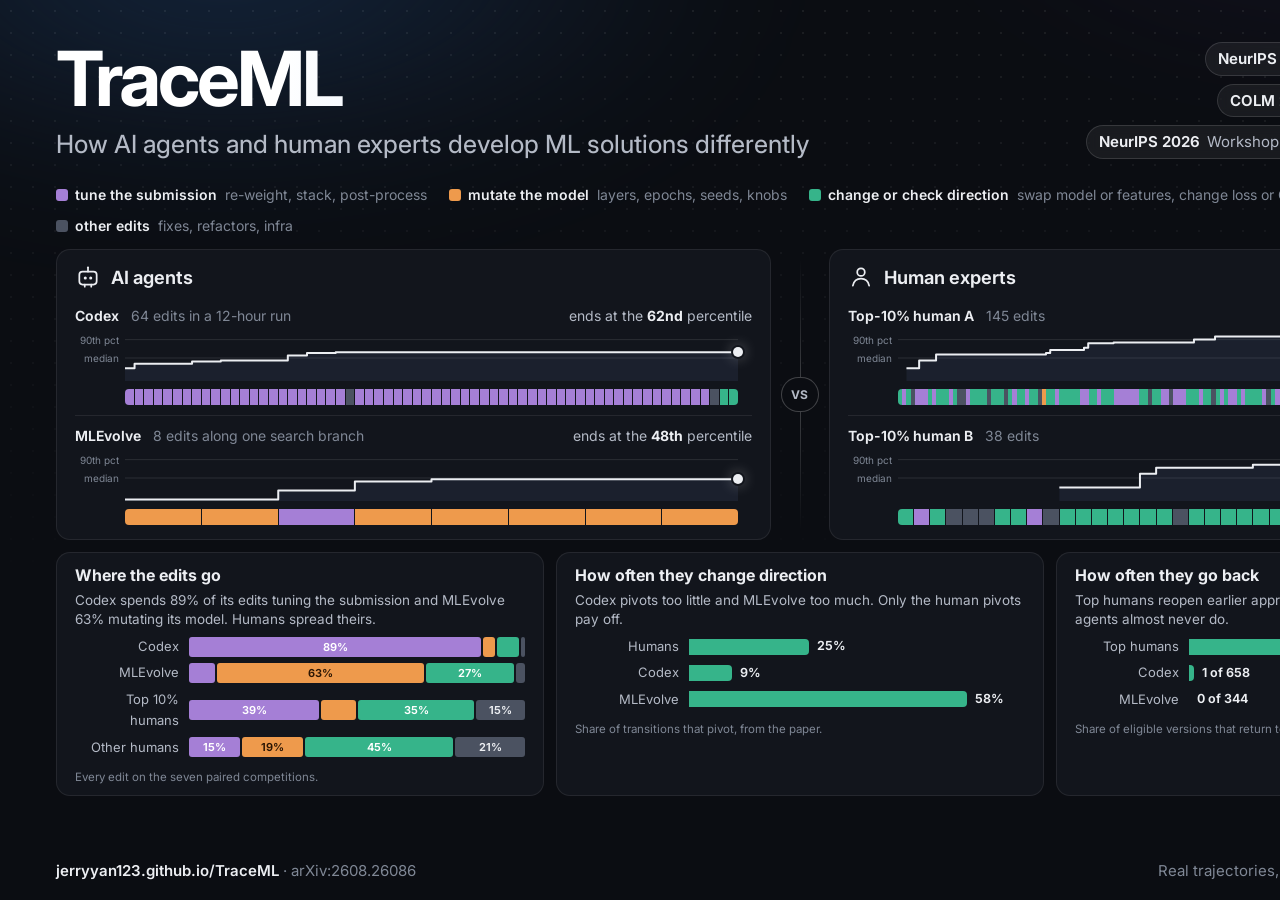
==== commit 202cc49b: "Add the NeurIPS 2026 IAEval workshop acceptance The paper is also accepted at the NeurIPS 2026 Works" ====
--- a/docs/card.html
+++ b/docs/card.html
@@ -42,6 +42,7 @@
     <div class="badges">
       <span class="badge"><b>NeurIPS 2026</b>Evaluations &amp; Datasets Track</span>
       <span class="badge"><b>COLM 2026</b>Workshop on Agent Behavior</span>
+      <span class="badge"><b>NeurIPS 2026</b>Workshop on Evaluation of Interactive Agents</span>
     </div>
   </div>
   <div class="versus-body static" data-traces="data/traces.json"></div>
